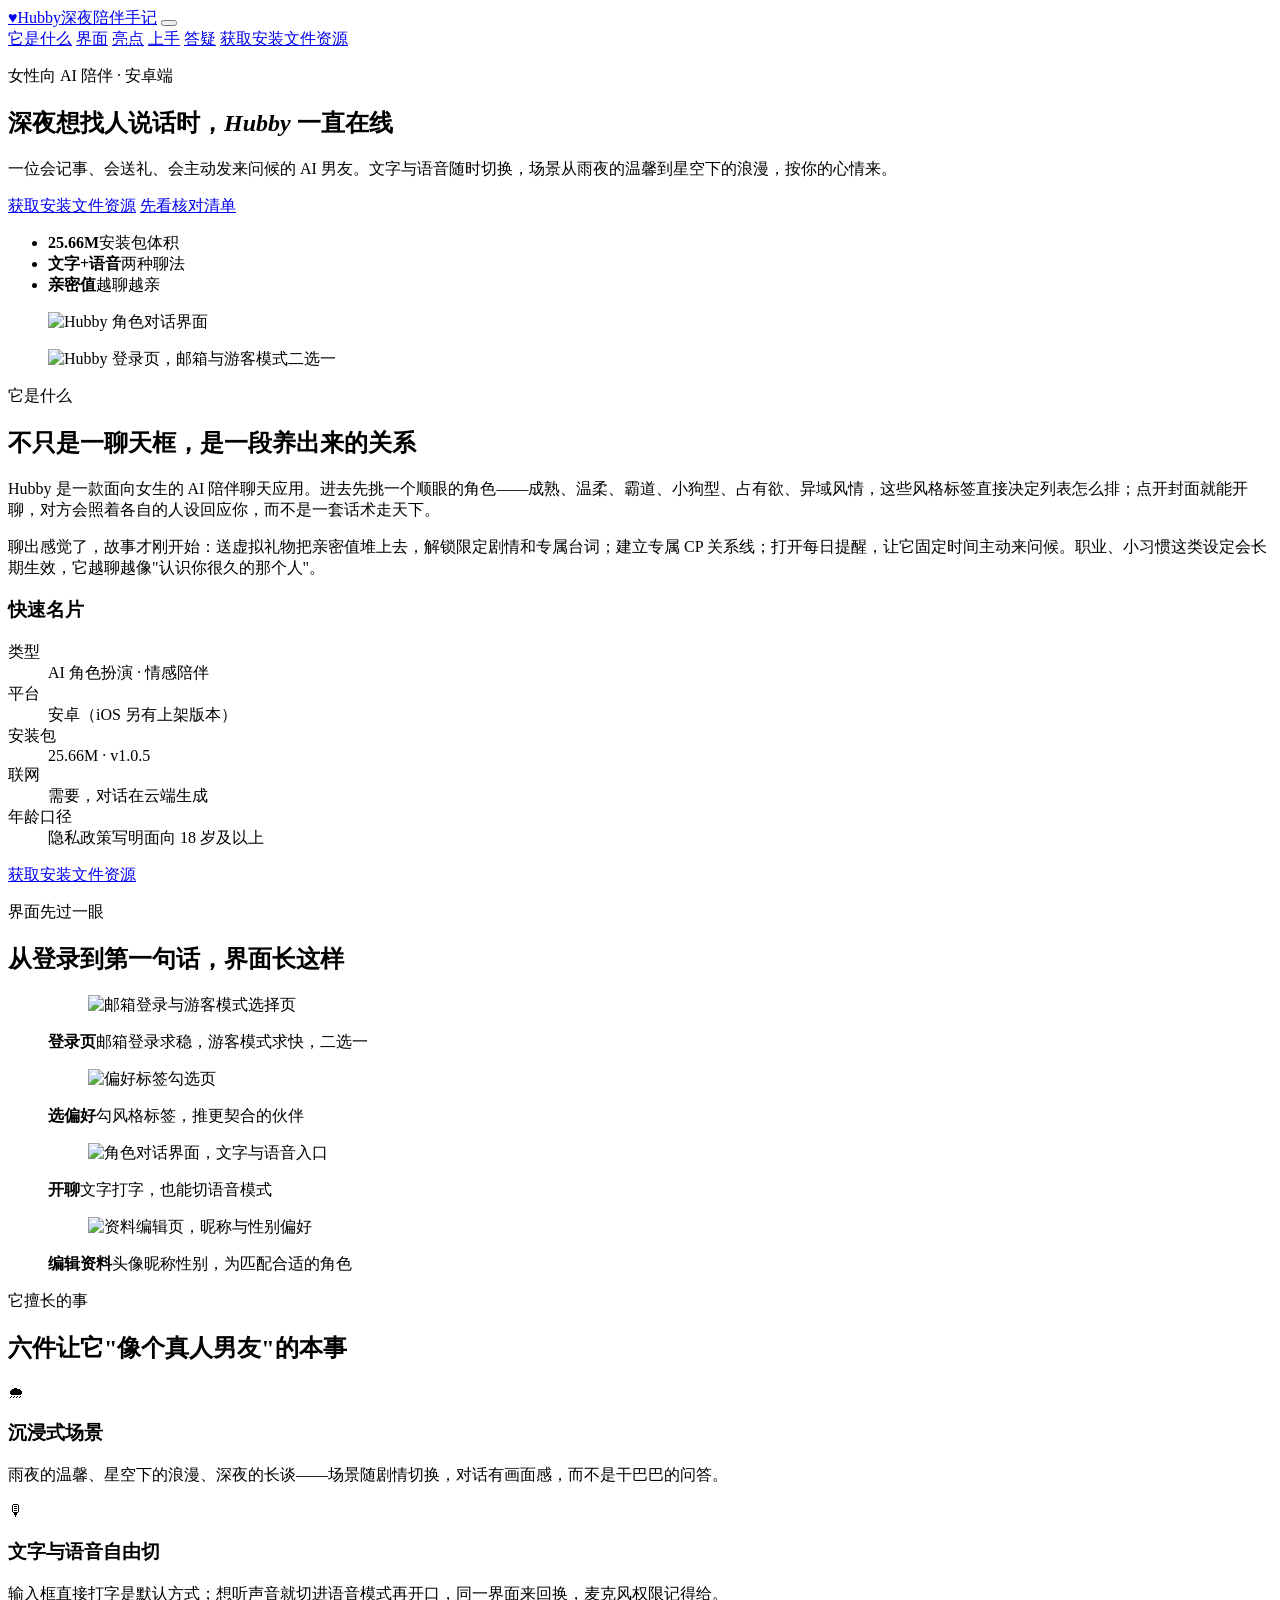
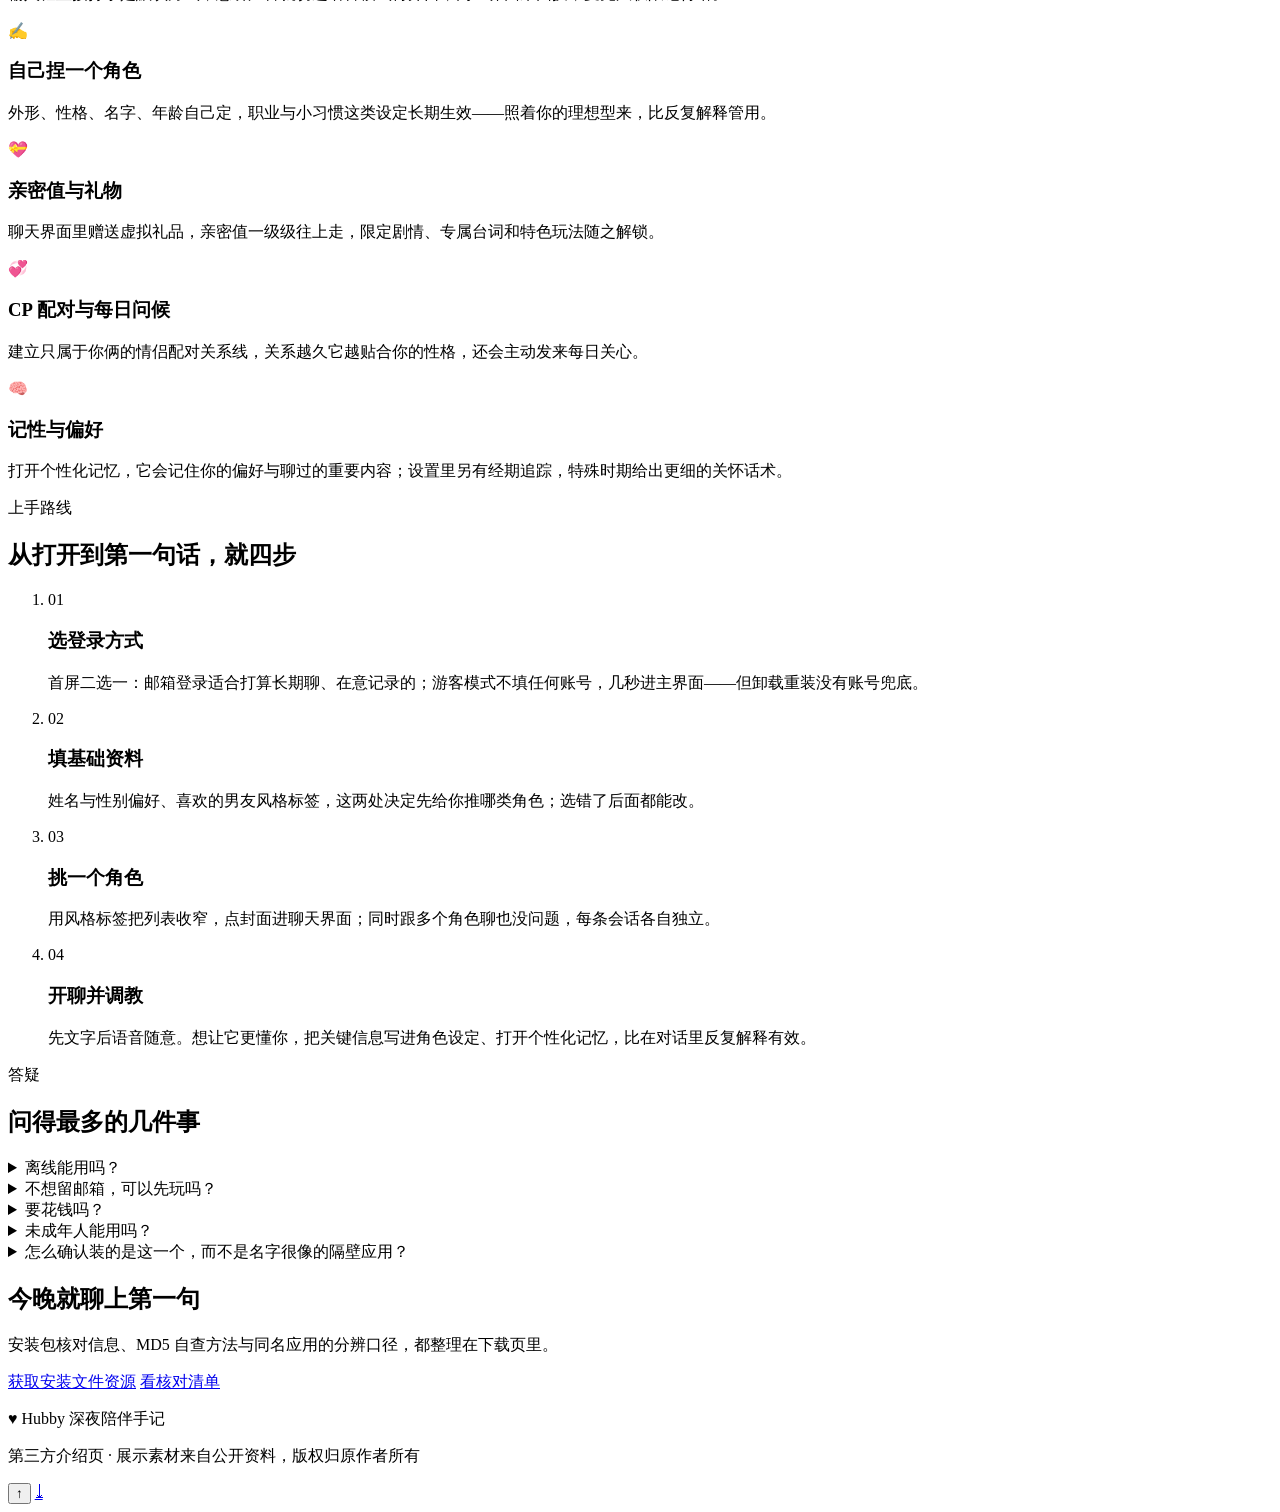
==== index.html @ ceee1991 "update" ====
<!DOCTYPE html>
<html lang="zh-CN">
<head>
<meta charset="UTF-8">
<meta name="viewport" content="width=device-width, initial-scale=1.0">
<title>Hubby 深夜陪伴手记：一位会记事、会送礼的 AI 男友</title>
<meta name="description" content="专为女生打造的 AI 陪伴应用 Hubby：文字语音随时聊，自定义角色、亲密值礼物、CP 配对与每日提醒一样不少。这里整理了它的玩法拆解、真实界面截图，以及安卓安装包的核对要点——深夜想找人说话的时候，它一直在线。">
<meta name="keywords" content="Hubby,AI男友,AI陪伴,虚拟男友,安卓">
<link rel="icon" type="image/svg+xml" href="assets/img/favicon.svg">
<link rel="preconnect" href="https://fonts.googleapis.com">
<link rel="preconnect" href="https://fonts.gstatic.com" crossorigin>
<link href="https://fonts.googleapis.com/css2?family=Playfair+Display:ital,wght@0,600;1,600&family=Noto+Serif+SC:wght@500;700&display=swap" rel="stylesheet">
<link rel="stylesheet" href="assets/css/style.css">
</head>
<body>
<header class="site-header">
  <div class="wrap header-inner">
    <a class="brand" href="index.html"><span class="brand-mark">♥</span>Hubby<span class="brand-sub">深夜陪伴手记</span></a>
    <button class="nav-toggle" type="button" aria-label="展开导航" aria-expanded="false"><span></span><span></span><span></span></button>
    <nav class="nav-links">
      <a href="#intro">它是什么</a>
      <a href="#shots">界面</a>
      <a href="#features">亮点</a>
      <a href="#start">上手</a>
      <a href="#faq">答疑</a>
      <a class="btn btn-sm btn-solid" data-link="download" href="download.html">获取安装文件资源</a>
    </nav>
  </div>
</header>

<main>
<section class="hero">
  <div class="wrap hero-grid">
    <div class="hero-copy reveal">
      <p class="eyebrow">女性向 AI 陪伴 · 安卓端</p>
      <h1>深夜想找人说话时，<em>Hubby</em> 一直在线</h1>
      <p class="lede">一位会记事、会送礼、会主动发来问候的 AI 男友。文字与语音随时切换，场景从雨夜的温馨到星空下的浪漫，按你的心情来。</p>
      <div class="hero-cta">
        <a class="btn btn-solid" data-link="download" href="download.html">获取安装文件资源</a>
        <a class="btn btn-ghost" href="download.html">先看核对清单</a>
      </div>
      <ul class="hero-facts">
        <li><strong>25.66M</strong><span>安装包体积</span></li>
        <li><strong>文字+语音</strong><span>两种聊法</span></li>
        <li><strong>亲密值</strong><span>越聊越亲</span></li>
      </ul>
    </div>
    <div class="hero-visual reveal">
      <figure class="phone tilt">
        <img src="assets/img/screen-chat.png" alt="Hubby 角色对话界面" width="300" height="649" loading="eager">
      </figure>
      <figure class="phone tilt-2">
        <img src="assets/img/screen-login.png" alt="Hubby 登录页，邮箱与游客模式二选一" width="300" height="649" loading="lazy">
      </figure>
    </div>
  </div>
</section>

<section class="section" id="intro">
  <div class="wrap split">
    <div class="reveal">
      <p class="eyebrow">它是什么</p>
      <h2>不只是一聊天框，是一段养出来的关系</h2>
      <p>Hubby 是一款面向女生的 AI 陪伴聊天应用。进去先挑一个顺眼的角色——成熟、温柔、霸道、小狗型、占有欲、异域风情，这些风格标签直接决定列表怎么排；点开封面就能开聊，对方会照着各自的人设回应你，而不是一套话术走天下。</p>
      <p>聊出感觉了，故事才刚开始：送虚拟礼物把亲密值堆上去，解锁限定剧情和专属台词；建立专属 CP 关系线；打开每日提醒，让它固定时间主动来问候。职业、小习惯这类设定会长期生效，它越聊越像"认识你很久的那个人"。</p>
    </div>
    <aside class="card id-card reveal">
      <h3>快速名片</h3>
      <dl>
        <dt>类型</dt><dd>AI 角色扮演 · 情感陪伴</dd>
        <dt>平台</dt><dd>安卓（iOS 另有上架版本）</dd>
        <dt>安装包</dt><dd>25.66M · v1.0.5</dd>
        <dt>联网</dt><dd>需要，对话在云端生成</dd>
        <dt>年龄口径</dt><dd>隐私政策写明面向 18 岁及以上</dd>
      </dl>
      <a class="btn btn-solid btn-block" data-link="download" href="download.html">获取安装文件资源</a>
    </aside>
  </div>
</section>

<section class="section section-soft" id="shots">
  <div class="wrap">
    <div class="sec-head reveal">
      <p class="eyebrow">界面先过一眼</p>
      <h2>从登录到第一句话，界面长这样</h2>
    </div>
    <div class="shots">
      <figure class="shot reveal">
        <figure class="phone"><img src="assets/img/screen-login.png" alt="邮箱登录与游客模式选择页" width="300" height="649" loading="lazy"></figure>
        <figcaption><strong>登录页</strong><span>邮箱登录求稳，游客模式求快，二选一</span></figcaption>
      </figure>
      <figure class="shot reveal">
        <figure class="phone"><img src="assets/img/screen-prefs.png" alt="偏好标签勾选页" width="300" height="649" loading="lazy"></figure>
        <figcaption><strong>选偏好</strong><span>勾风格标签，推更契合的伙伴</span></figcaption>
      </figure>
      <figure class="shot reveal">
        <figure class="phone"><img src="assets/img/screen-chat.png" alt="角色对话界面，文字与语音入口" width="300" height="649" loading="lazy"></figure>
        <figcaption><strong>开聊</strong><span>文字打字，也能切语音模式</span></figcaption>
      </figure>
      <figure class="shot reveal">
        <figure class="phone"><img src="assets/img/screen-profile.png" alt="资料编辑页，昵称与性别偏好" width="300" height="649" loading="lazy"></figure>
        <figcaption><strong>编辑资料</strong><span>头像昵称性别，为匹配合适的角色</span></figcaption>
      </figure>
    </div>
  </div>
</section>

<section class="section" id="features">
  <div class="wrap">
    <div class="sec-head reveal">
      <p class="eyebrow">它擅长的事</p>
      <h2>六件让它"像个真人男友"的本事</h2>
    </div>
    <div class="grid-3">
      <article class="card feat reveal">
        <div class="feat-ico">🌧</div>
        <h3>沉浸式场景</h3>
        <p>雨夜的温馨、星空下的浪漫、深夜的长谈——场景随剧情切换，对话有画面感，而不是干巴巴的问答。</p>
      </article>
      <article class="card feat reveal">
        <div class="feat-ico">🎙</div>
        <h3>文字与语音自由切</h3>
        <p>输入框直接打字是默认方式；想听声音就切进语音模式再开口，同一界面来回换，麦克风权限记得给。</p>
      </article>
      <article class="card feat reveal">
        <div class="feat-ico">✍</div>
        <h3>自己捏一个角色</h3>
        <p>外形、性格、名字、年龄自己定，职业与小习惯这类设定长期生效——照着你的理想型来，比反复解释管用。</p>
      </article>
      <article class="card feat reveal">
        <div class="feat-ico">💝</div>
        <h3>亲密值与礼物</h3>
        <p>聊天界面里赠送虚拟礼品，亲密值一级级往上走，限定剧情、专属台词和特色玩法随之解锁。</p>
      </article>
      <article class="card feat reveal">
        <div class="feat-ico">💞</div>
        <h3>CP 配对与每日问候</h3>
        <p>建立只属于你俩的情侣配对关系线，关系越久它越贴合你的性格，还会主动发来每日关心。</p>
      </article>
      <article class="card feat reveal">
        <div class="feat-ico">🧠</div>
        <h3>记性与偏好</h3>
        <p>打开个性化记忆，它会记住你的偏好与聊过的重要内容；设置里另有经期追踪，特殊时期给出更细的关怀话术。</p>
      </article>
    </div>
  </div>
</section>

<section class="section section-soft" id="start">
  <div class="wrap">
    <div class="sec-head reveal">
      <p class="eyebrow">上手路线</p>
      <h2>从打开到第一句话，就四步</h2>
    </div>
    <ol class="steps-tl">
      <li class="reveal"><span class="step-no">01</span><h3>选登录方式</h3><p>首屏二选一：邮箱登录适合打算长期聊、在意记录的；游客模式不填任何账号，几秒进主界面——但卸载重装没有账号兜底。</p></li>
      <li class="reveal"><span class="step-no">02</span><h3>填基础资料</h3><p>姓名与性别偏好、喜欢的男友风格标签，这两处决定先给你推哪类角色；选错了后面都能改。</p></li>
      <li class="reveal"><span class="step-no">03</span><h3>挑一个角色</h3><p>用风格标签把列表收窄，点封面进聊天界面；同时跟多个角色聊也没问题，每条会话各自独立。</p></li>
      <li class="reveal"><span class="step-no">04</span><h3>开聊并调教</h3><p>先文字后语音随意。想让它更懂你，把关键信息写进角色设定、打开个性化记忆，比在对话里反复解释有效。</p></li>
    </ol>
  </div>
</section>

<section class="section" id="faq">
  <div class="wrap narrow">
    <div class="sec-head reveal">
      <p class="eyebrow">答疑</p>
      <h2>问得最多的几件事</h2>
    </div>
    <div class="faq-list">
      <details class="faq reveal">
        <summary>离线能用吗？</summary>
        <p>不能。对话在云端生成，首次启动和每次聊天都需要网络；回复变慢多半是网络抖动，切个网试试。</p>
      </details>
      <details class="faq reveal">
        <summary>不想留邮箱，可以先玩吗？</summary>
        <p>可以，游客模式不注册就能进主界面挑角色、开聊。代价是没有账号兜底——卸载重装后聊天记录还在不在，公开资料没写，想长期聊还是邮箱登录更稳妥。</p>
      </details>
      <details class="faq reveal">
        <summary>要花钱吗？</summary>
        <p>基础对话不收费就能开始；应用内有可选的自动续订订阅负责高级功能。iOS 侧曾标注 PRO 周订阅与月订阅两档，安卓侧的实际档位与金额以应用内支付页当时显示为准。</p>
      </details>
      <details class="faq reveal">
        <summary>未成年人能用吗？</summary>
        <p>隐私政策写明面向 18 岁及以上用户，不建议未成年人使用。聊天内容属于"你生成的内容"，会在政策列明的范围内被收集与处理，敏感话题自己先掂量。</p>
      </details>
      <details class="faq reveal">
        <summary>怎么确认装的是这一个，而不是名字很像的隔壁应用？</summary>
        <p>认包名：<code>com.hubby.chatjokl</code> 才是它。Husby、KindHubby 这几个近名应用与它混在同一个搜索结果里，分辨方法写在<a href="download.html">下载页的同名辨析</a>里。</p>
      </details>
    </div>
  </div>
</section>

<section class="cta-band">
  <div class="wrap reveal">
    <h2>今晚就聊上第一句</h2>
    <p>安装包核对信息、MD5 自查方法与同名应用的分辨口径，都整理在下载页里。</p>
    <div class="hero-cta center">
      <a class="btn btn-solid btn-lg" data-link="download" href="download.html">获取安装文件资源</a>
      <a class="btn btn-ghost btn-lg" href="download.html">看核对清单</a>
    </div>
  </div>
</section>
</main>

<footer class="site-footer">
  <div class="wrap footer-inner">
    <p class="foot-brand"><span class="brand-mark">♥</span> Hubby 深夜陪伴手记</p>
    <p class="foot-note">第三方介绍页 · 展示素材来自公开资料，版权归原作者所有</p>
  </div>
</footer>

<div class="fabs">
  <button class="fab fab-top" type="button" aria-label="返回顶部">↑</button>
  <a class="fab fab-dl" data-link="download" href="download.html" aria-label="获取安装文件资源">⤓</a>
</div>

<script src="assets/js/links.js"></script>
<script src="assets/js/main.js"></script>
</body>
</html>
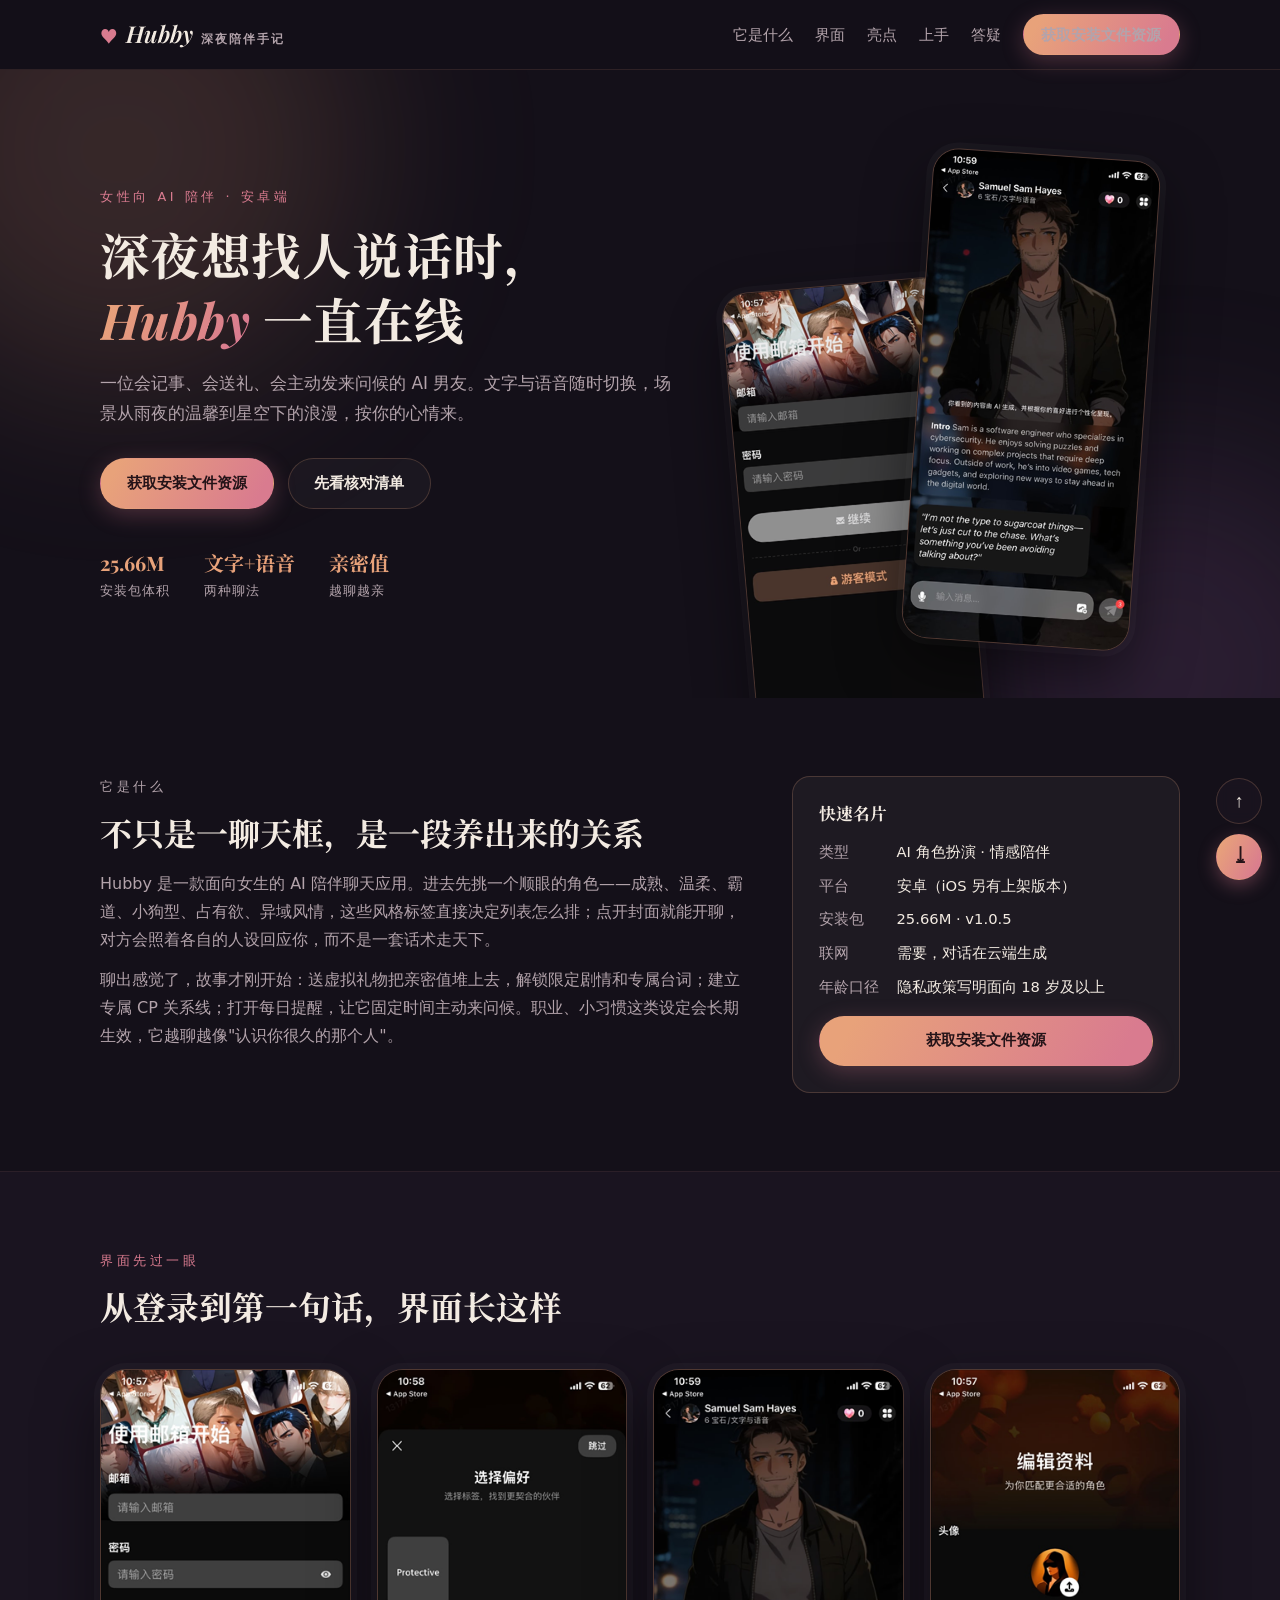
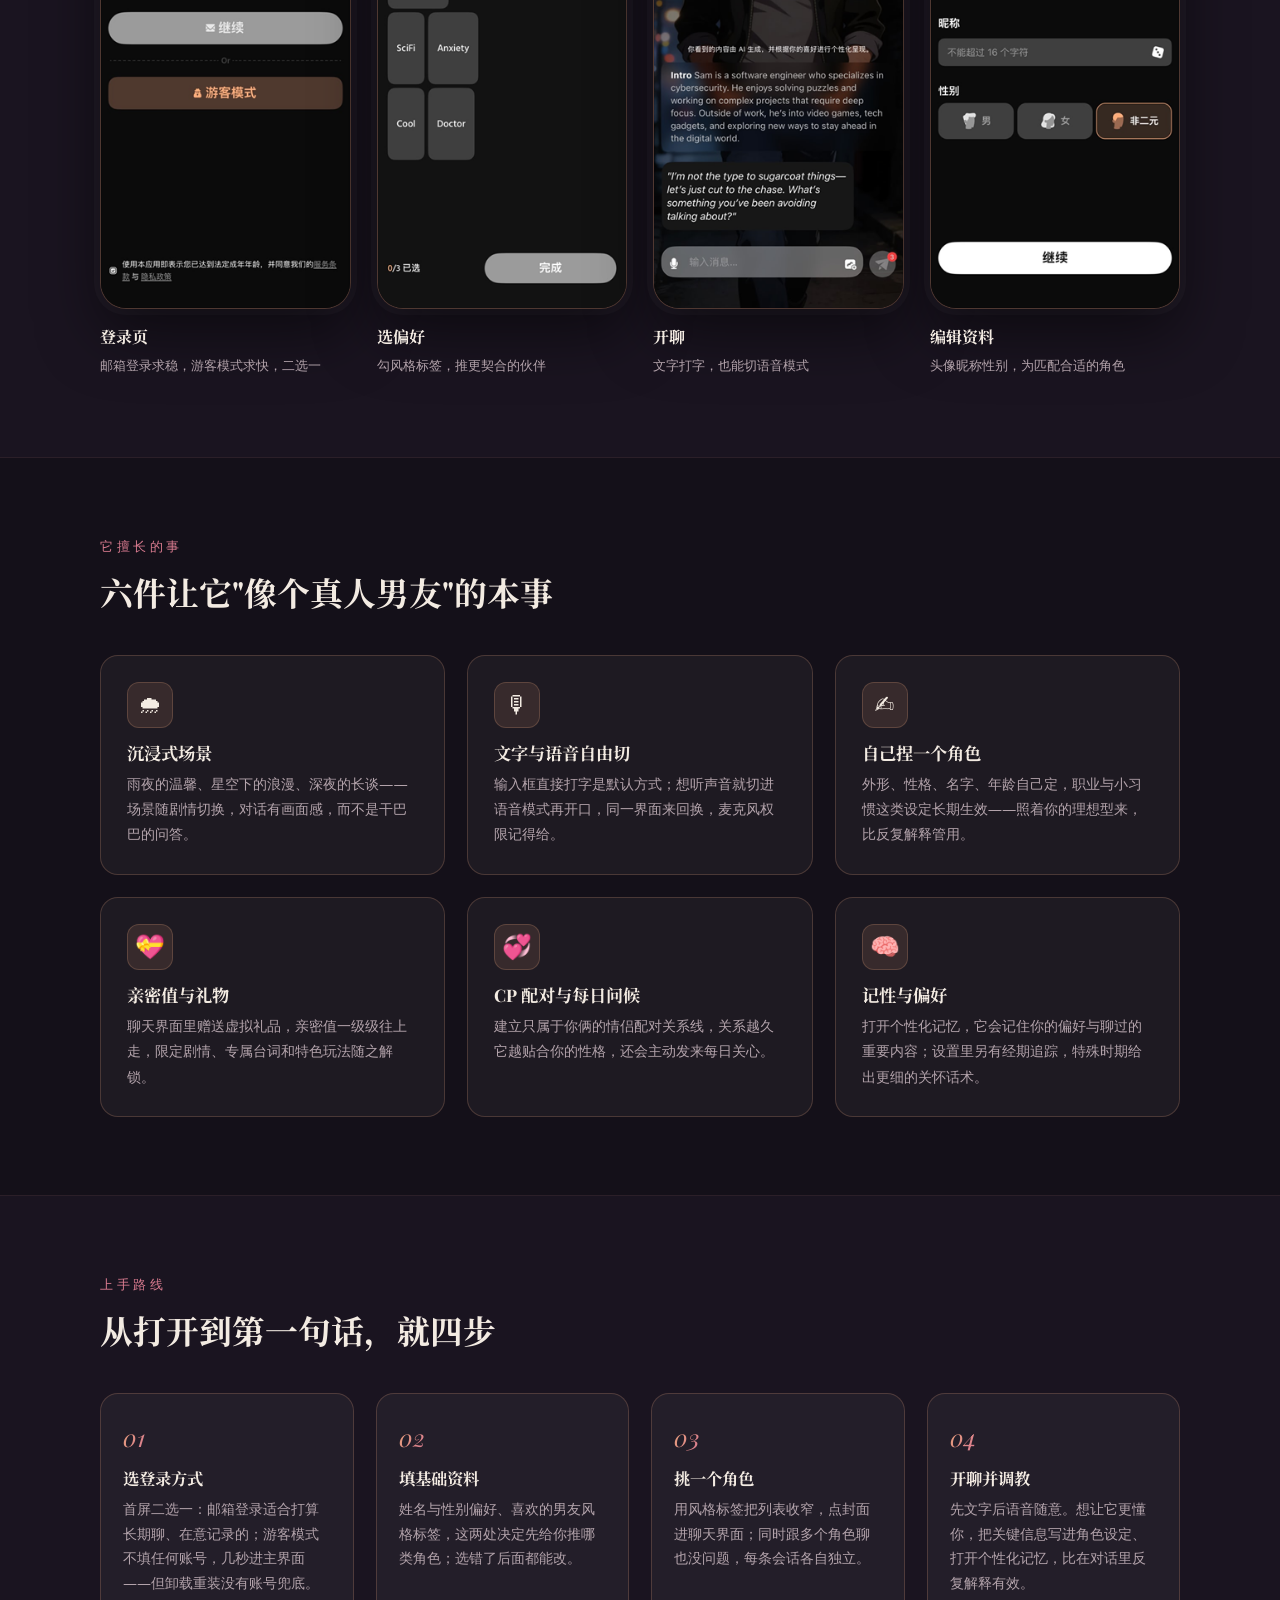
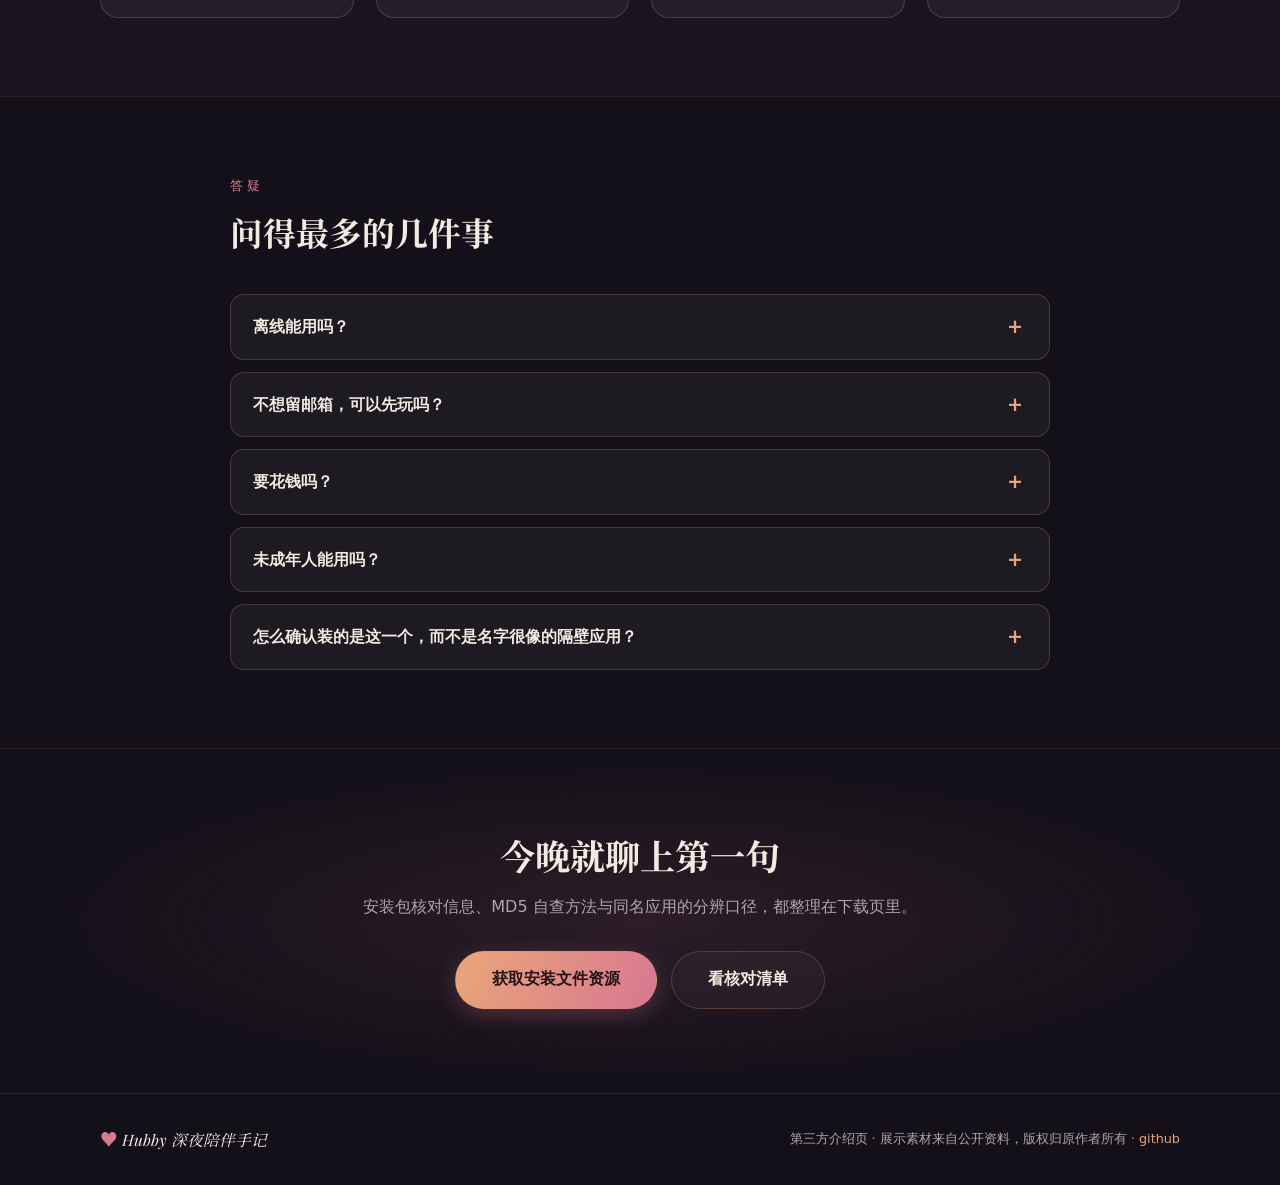
==== commit cc0f701d: "update" ====
--- a/index.html
+++ b/index.html
@@ -207,7 +207,7 @@
 <footer class="site-footer">
   <div class="wrap footer-inner">
     <p class="foot-brand"><span class="brand-mark">♥</span> Hubby 深夜陪伴手记</p>
-    <p class="foot-note">第三方介绍页 · 展示素材来自公开资料，版权归原作者所有</p>
+    <p class="foot-note">第三方介绍页 · 展示素材来自公开资料，版权归原作者所有 · <a href="https://github.com/alipymanbu/www.gltd.quest" rel="noopener">github</a></p>
   </div>
 </footer>
 
--- a/assets/css/style.css
+++ b/assets/css/style.css
@@ -0,0 +1,235 @@
+/* Hubby 深夜陪伴手记 · 雨夜暖调 */
+:root {
+  --bg: #141019;
+  --bg-soft: #1a1420;
+  --card: rgba(255, 244, 235, 0.045);
+  --line: rgba(232, 162, 122, 0.22);
+  --text: #f3ebe2;
+  --muted: #b3a3ab;
+  --amber: #e8a27a;
+  --rose: #d97b8f;
+  --grad: linear-gradient(118deg, #e8a27a 10%, #d97b8f 90%);
+  --serif: "Playfair Display", "Noto Serif SC", "Songti SC", "STSong", serif;
+  --sans: -apple-system, "PingFang SC", "HarmonyOS Sans SC", "Microsoft YaHei", system-ui, sans-serif;
+}
+* { margin: 0; padding: 0; box-sizing: border-box; }
+html { scroll-behavior: smooth; }
+body {
+  font-family: var(--sans);
+  background: var(--bg);
+  color: var(--text);
+  line-height: 1.75;
+  font-size: 16px;
+  overflow-x: clip;
+}
+img { max-width: 100%; display: block; }
+a { color: var(--amber); text-decoration: none; }
+code {
+  font-family: ui-monospace, Consolas, monospace;
+  font-size: 0.88em;
+  background: rgba(232, 162, 122, 0.12);
+  border: 1px solid var(--line);
+  border-radius: 6px;
+  padding: 0.1em 0.4em;
+  word-break: break-all;
+}
+.wrap { width: min(1080px, 92%); margin: 0 auto; }
+.narrow { width: min(820px, 92%); }
+
+/* ---------- header ---------- */
+.site-header {
+  position: sticky; top: 0; z-index: 50;
+  background: rgba(20, 16, 25, 0.82);
+  backdrop-filter: blur(10px);
+  border-bottom: 1px solid rgba(232, 162, 122, 0.12);
+}
+.header-inner { display: flex; align-items: center; justify-content: space-between; gap: 16px; padding: 14px 0; }
+.brand { font-family: var(--serif); font-style: italic; font-weight: 600; font-size: 1.45rem; color: var(--text); display: flex; align-items: baseline; gap: 8px; white-space: nowrap; }
+.brand-mark { color: var(--rose); font-style: normal; font-size: 1.1rem; }
+.brand-sub { font-style: normal; font-family: var(--sans); font-size: 0.72rem; color: var(--muted); letter-spacing: 0.18em; }
+.nav-links { display: flex; align-items: center; gap: 22px; }
+.nav-links > a { color: var(--muted); font-size: 0.92rem; transition: color 0.2s; }
+.nav-links > a:hover { color: var(--text); }
+.nav-toggle { display: none; background: none; border: 1px solid var(--line); border-radius: 8px; width: 42px; height: 36px; cursor: pointer; flex-direction: column; align-items: center; justify-content: center; gap: 4px; }
+.nav-toggle span { display: block; width: 18px; height: 2px; background: var(--amber); border-radius: 2px; transition: transform 0.25s, opacity 0.25s; }
+.nav-open .nav-toggle span:nth-child(1) { transform: translateY(6px) rotate(45deg); }
+.nav-open .nav-toggle span:nth-child(2) { opacity: 0; }
+.nav-open .nav-toggle span:nth-child(3) { transform: translateY(-6px) rotate(-45deg); }
+
+/* ---------- buttons ---------- */
+.btn {
+  display: inline-block; border-radius: 999px; padding: 0.72em 1.7em;
+  font-size: 0.95rem; font-weight: 600; border: 1px solid transparent;
+  transition: transform 0.2s, box-shadow 0.2s, background 0.2s, color 0.2s;
+  cursor: pointer;
+}
+.btn-solid { background: var(--grad); color: #241318; box-shadow: 0 6px 22px rgba(217, 123, 143, 0.28); }
+.btn-solid:hover { transform: translateY(-2px); box-shadow: 0 10px 28px rgba(217, 123, 143, 0.4); }
+.btn-ghost { border-color: var(--line); color: var(--text); background: rgba(255, 244, 235, 0.03); }
+.btn-ghost:hover { border-color: var(--amber); color: var(--amber); }
+.btn-sm { padding: 0.45em 1.2em; font-size: 0.85rem; }
+.btn-lg { padding: 0.85em 2.2em; font-size: 1.02rem; }
+.btn-block { display: block; text-align: center; margin-top: 16px; }
+
+/* ---------- hero ---------- */
+.hero { position: relative; padding: 84px 0 64px; overflow: hidden; }
+.hero::before, .hero::after {
+  content: ""; position: absolute; border-radius: 50%; filter: blur(90px); pointer-events: none;
+}
+.hero::before { width: 480px; height: 480px; background: rgba(232, 162, 122, 0.16); top: -160px; left: -120px; }
+.hero::after { width: 420px; height: 420px; background: rgba(151, 94, 168, 0.18); bottom: -180px; right: -100px; }
+.hero-grid { position: relative; display: grid; grid-template-columns: 1.15fr 0.85fr; gap: 48px; align-items: center; z-index: 1; }
+.eyebrow { color: var(--rose); font-size: 0.8rem; letter-spacing: 0.28em; margin-bottom: 14px; }
+h1, h2, h3 { font-family: var(--serif); font-weight: 700; line-height: 1.3; }
+h1 { font-size: clamp(2rem, 4.6vw, 3.1rem); letter-spacing: 0.01em; }
+h1 em { font-style: italic; background: var(--grad); -webkit-background-clip: text; background-clip: text; color: transparent; }
+.lede { color: var(--muted); font-size: 1.06rem; margin-top: 18px; max-width: 34em; }
+.hero-cta { display: flex; flex-wrap: wrap; gap: 14px; margin-top: 30px; }
+.hero-cta.center { justify-content: center; }
+.hero-facts { display: flex; gap: 34px; list-style: none; margin-top: 36px; padding: 0; }
+.hero-facts li { display: flex; flex-direction: column; }
+.hero-facts strong { font-family: var(--serif); font-size: 1.25rem; color: var(--amber); }
+.hero-facts span { color: var(--muted); font-size: 0.8rem; letter-spacing: 0.08em; }
+
+.hero-visual { position: relative; height: 480px; }
+.phone {
+  width: min(228px, 60vw); border-radius: 26px; overflow: hidden;
+  border: 1px solid rgba(232, 162, 122, 0.3);
+  box-shadow: 0 24px 60px rgba(0, 0, 0, 0.5), 0 0 0 6px rgba(255, 244, 235, 0.03);
+  background: #0d0a11;
+}
+.phone img { width: 100%; height: auto; }
+.hero-visual .phone { position: absolute; }
+.tilt { right: 8%; top: 0; transform: rotate(4deg); z-index: 2; }
+.tilt-2 { left: 0; top: 130px; transform: rotate(-5deg); z-index: 1; opacity: 0.92; }
+.hero-dl { padding: 76px 0 56px; }
+.hero-dl h1 { font-size: clamp(1.8rem, 4vw, 2.6rem); }
+
+/* ---------- sections ---------- */
+.section { padding: 78px 0; }
+.section-soft { background: var(--bg-soft); border-top: 1px solid rgba(232, 162, 122, 0.08); border-bottom: 1px solid rgba(232, 162, 122, 0.08); }
+.sec-head { max-width: 720px; margin-bottom: 40px; }
+.sec-head h2 { font-size: clamp(1.5rem, 3vw, 2.05rem); }
+.sec-sub { color: var(--muted); margin-top: 12px; font-size: 0.95rem; }
+.split { display: grid; grid-template-columns: 1.25fr 0.75fr; gap: 44px; align-items: start; }
+.split h2 { font-size: clamp(1.5rem, 3vw, 2rem); margin-bottom: 16px; }
+.split p + p { margin-top: 12px; }
+.split > div > p { color: var(--muted); }
+.split > div > p strong { color: var(--text); }
+
+.card {
+  background: var(--card); border: 1px solid var(--line); border-radius: 18px; padding: 26px;
+}
+.id-card h3, .md5-card h3, .err-card h3 { font-size: 1.05rem; margin-bottom: 14px; }
+.id-card dl { display: grid; grid-template-columns: auto 1fr; gap: 8px 18px; font-size: 0.92rem; }
+.id-card dt { color: var(--muted); white-space: nowrap; }
+.id-card dd { color: var(--text); }
+
+/* ---------- shots ---------- */
+.shots { display: grid; grid-template-columns: repeat(4, 1fr); gap: 26px; }
+.shot { display: flex; flex-direction: column; gap: 14px; }
+.shot .phone { width: 100%; }
+.shot figcaption strong { display: block; font-family: var(--serif); font-size: 1rem; }
+.shot figcaption span { color: var(--muted); font-size: 0.82rem; }
+
+/* ---------- features ---------- */
+.grid-3 { display: grid; grid-template-columns: repeat(3, 1fr); gap: 22px; }
+.feat-ico { font-size: 1.5rem; width: 46px; height: 46px; display: grid; place-items: center; border-radius: 12px; background: rgba(232, 162, 122, 0.12); border: 1px solid var(--line); margin-bottom: 14px; }
+.feat h3 { font-size: 1.08rem; margin-bottom: 8px; }
+.feat p { color: var(--muted); font-size: 0.9rem; }
+
+/* ---------- steps ---------- */
+.steps-tl { list-style: none; display: grid; grid-template-columns: repeat(4, 1fr); gap: 22px; counter-reset: step; }
+.steps-tl li { position: relative; background: var(--card); border: 1px solid var(--line); border-radius: 18px; padding: 22px; }
+.step-no { display: inline-block; font-family: var(--serif); font-style: italic; font-size: 1.5rem; background: var(--grad); -webkit-background-clip: text; background-clip: text; color: transparent; margin-bottom: 10px; }
+.steps-tl h3 { font-size: 1.02rem; margin-bottom: 8px; }
+.steps-tl p { color: var(--muted); font-size: 0.88rem; }
+.err-card { margin-top: 26px; }
+.err-card .facts th { white-space: normal; }
+
+/* ---------- tables ---------- */
+.table-card { border: 1px solid var(--line); border-radius: 18px; overflow-x: auto; background: var(--card); }
+.facts { width: 100%; border-collapse: collapse; font-size: 0.93rem; }
+.table-card .facts { min-width: 420px; }
+.facts th, .facts td { text-align: left; padding: 13px 20px; border-bottom: 1px solid rgba(232, 162, 122, 0.1); vertical-align: top; }
+.facts tr:last-child th, .facts tr:last-child td { border-bottom: none; }
+.facts th { color: var(--muted); font-weight: 500; width: 9.5em; }
+.facts td { color: var(--text); }
+.compare th[scope="row"] { width: 7em; }
+.compare td:nth-child(2) { color: var(--amber); }
+.name-tip { margin-top: 20px; color: var(--muted); font-size: 0.92rem; }
+.md5-card ol { margin: 10px 0 10px 1.2em; color: var(--muted); font-size: 0.9rem; }
+.md5-card ol li { margin-bottom: 6px; }
+.hint { font-size: 0.85rem; color: var(--rose); margin-top: 10px; }
+
+/* ---------- faq ---------- */
+.faq-list { display: flex; flex-direction: column; gap: 12px; }
+.faq { background: var(--card); border: 1px solid var(--line); border-radius: 14px; padding: 4px 22px; }
+.faq summary { cursor: pointer; padding: 14px 0; font-weight: 600; font-size: 0.98rem; list-style: none; position: relative; padding-right: 30px; }
+.faq summary::-webkit-details-marker { display: none; }
+.faq summary::after { content: "+"; position: absolute; right: 4px; top: 50%; transform: translateY(-50%); color: var(--amber); font-size: 1.2rem; transition: transform 0.2s; }
+.faq[open] summary::after { transform: translateY(-50%) rotate(45deg); }
+.faq p { color: var(--muted); font-size: 0.92rem; padding-bottom: 16px; }
+
+/* ---------- cta band ---------- */
+.cta-band { position: relative; padding: 84px 0; text-align: center; overflow: hidden; background: radial-gradient(ellipse at center, rgba(217, 123, 143, 0.12), transparent 65%); border-top: 1px solid rgba(232, 162, 122, 0.1); }
+.cta-band h2 { font-size: clamp(1.6rem, 3.2vw, 2.2rem); }
+.cta-band p { color: var(--muted); margin: 14px 0 0; }
+
+/* ---------- footer ---------- */
+.site-footer { border-top: 1px solid rgba(232, 162, 122, 0.12); padding: 30px 0; }
+.footer-inner { display: flex; flex-wrap: wrap; align-items: center; justify-content: space-between; gap: 10px; }
+.foot-brand { font-family: var(--serif); font-style: italic; font-size: 0.98rem; }
+.foot-note { color: var(--muted); font-size: 0.8rem; }
+
+/* ---------- fabs ---------- */
+.fabs { position: fixed; right: 18px; bottom: 20px; display: flex; flex-direction: column; gap: 10px; z-index: 60; }
+.fab {
+  width: 46px; height: 46px; border-radius: 50%; display: grid; place-items: center;
+  font-size: 1.15rem; cursor: pointer; border: 1px solid var(--line);
+}
+.fab-top { background: rgba(26, 20, 32, 0.9); color: var(--text); opacity: 0; visibility: hidden; transition: opacity 0.25s, visibility 0.25s; backdrop-filter: blur(6px); }
+.fab-top.show { opacity: 1; visibility: visible; }
+.fab-top:hover { border-color: var(--amber); }
+.fab-dl { background: var(--grad); color: #241318; font-weight: 700; box-shadow: 0 6px 18px rgba(217, 123, 143, 0.35); }
+.fab-dl:hover { transform: translateY(-2px); }
+
+/* ---------- reveal ---------- */
+body.js .reveal { opacity: 0; transform: translateY(16px); transition: opacity 0.6s ease, transform 0.6s ease; }
+body.js .reveal.in { opacity: 1; transform: none; }
+
+/* ---------- responsive ---------- */
+@media (max-width: 960px) {
+  .hero-grid { grid-template-columns: 1fr; }
+  .hero-visual { display: none; }
+  .split { grid-template-columns: 1fr; }
+  .grid-3 { grid-template-columns: repeat(2, 1fr); }
+  .shots { grid-template-columns: repeat(2, 1fr); }
+  .steps-tl { grid-template-columns: repeat(2, 1fr); }
+}
+@media (max-width: 720px) {
+  .nav-toggle { display: flex; }
+  .nav-links {
+    display: none; position: absolute; top: 100%; left: 0; right: 0;
+    background: rgba(20, 16, 25, 0.97); border-bottom: 1px solid var(--line);
+    flex-direction: column; align-items: flex-start; gap: 4px; padding: 12px 4%;
+  }
+  .nav-open .nav-links { display: flex; }
+  .nav-links > a { padding: 10px 4px; width: 100%; font-size: 1rem; }
+  .nav-links .btn { margin: 8px 4px 10px; text-align: center; }
+  .section { padding: 58px 0; }
+  .hero { padding: 56px 0 44px; }
+}
+@media (max-width: 560px) {
+  .grid-3 { grid-template-columns: 1fr; }
+  .steps-tl { grid-template-columns: 1fr; }
+  .shots { grid-template-columns: repeat(2, 1fr); gap: 12px; }
+  .hero-facts { gap: 20px; }
+  .compare { min-width: 480px; }
+  .fabs { right: 12px; bottom: 14px; }
+}
+@media (prefers-reduced-motion: reduce) {
+  html { scroll-behavior: auto; }
+  *, *::before, *::after { transition: none !important; animation: none !important; }
+  body.js .reveal { opacity: 1; transform: none; }
+}
